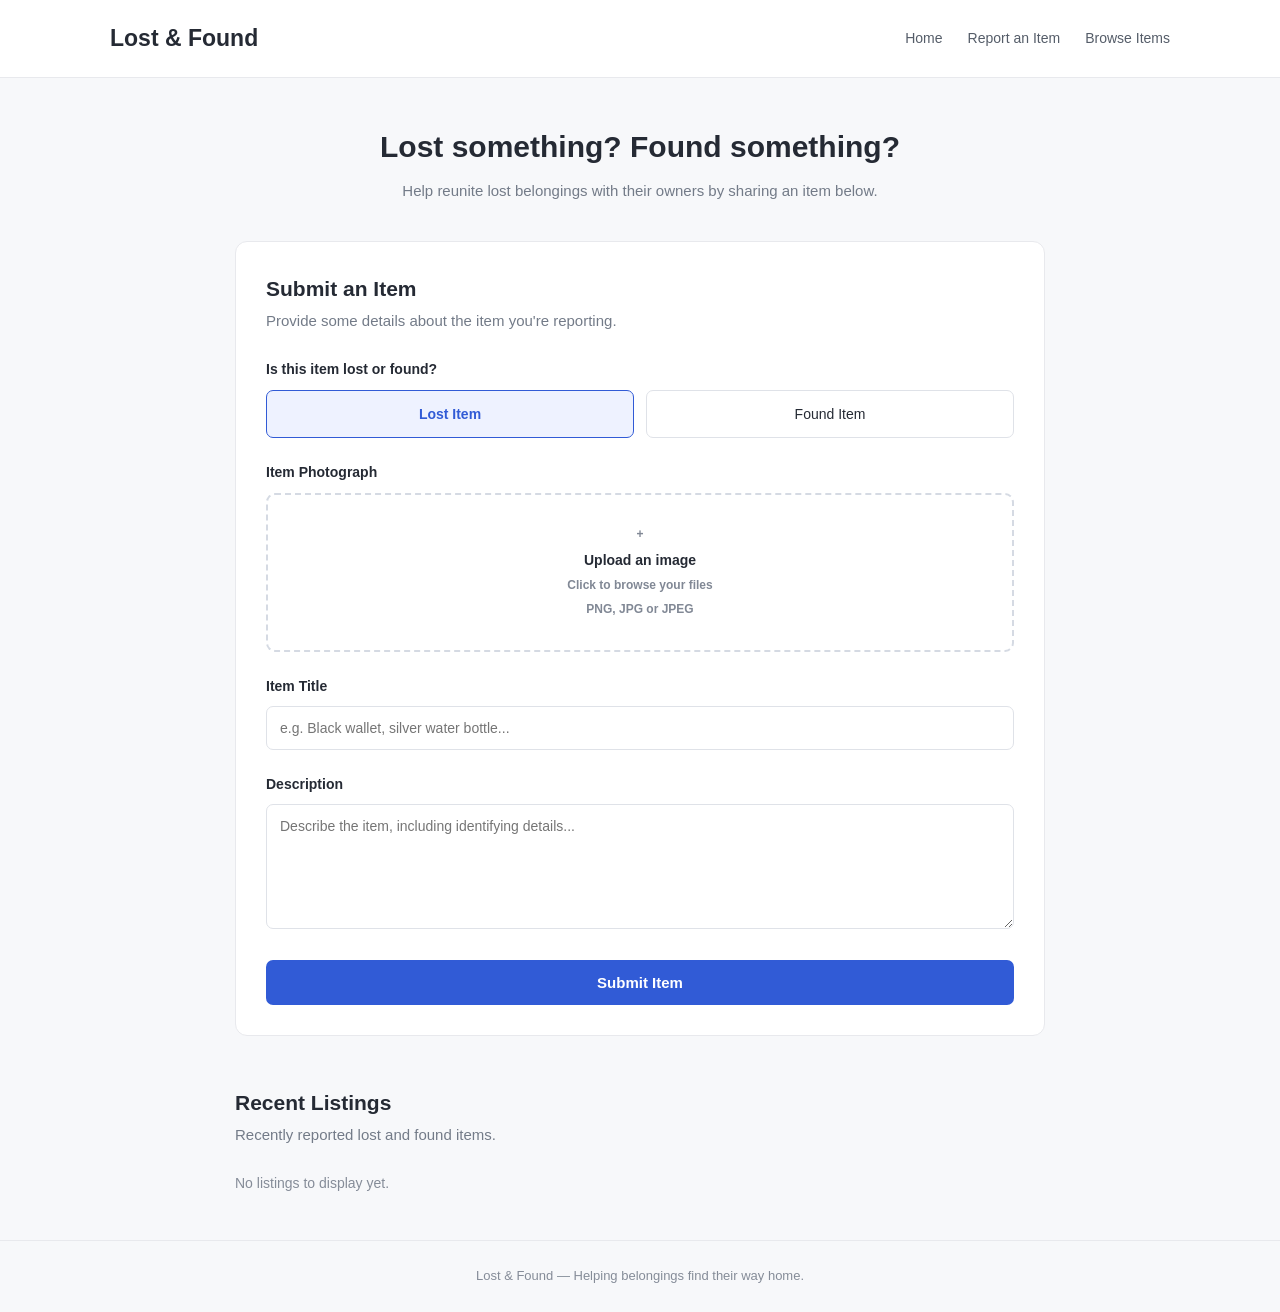
==== lostandfound/index.html @ 431689d4 "sign up challenge" ====
<!DOCTYPE html>
<html lang="en">
<head>
  <meta charset="UTF-8">
  <meta name="viewport" content="width=device-width, initial-scale=1.0">
  <title>Lost & Found | Submit an Item</title>
  <link rel="stylesheet" href="style.css">
</head>

<body>

  <header class="header">
    <div class="header-content">
      <h1>Lost & Found</h1>
      <nav>
        <a href="#">Home</a>
        <a href="#submit">Report an Item</a>
        <a href="#listings">Browse Items</a>
      </nav>
    </div>
  </header>

  <main class="container">

    <section class="intro">
      <h2>Lost something? Found something?</h2>
      <p>Help reunite lost belongings with their owners by sharing an item below.</p>
    </section>

    <section class="form-section" id="submit">

      <div class="section-heading">
        <h2>Submit an Item</h2>
        <p>Provide some details about the item you're reporting.</p>
      </div>

      <form id="itemForm">

        <div class="form-group">
          <label>Is this item lost or found?</label>

          <div class="type-options">
            <label class="type-option">
              <input type="radio" name="type" value="Lost" checked>
              <span>Lost Item</span>
            </label>

            <label class="type-option">
              <input type="radio" name="type" value="Found">
              <span>Found Item</span>
            </label>
          </div>
        </div>

        <div class="form-group">
          <label for="image">Item Photograph</label>

          <label class="upload-area" for="image">
            <div class="upload-content">
              <span class="upload-icon">+</span>
              <strong>Upload an image</strong>
              <span>Click to browse your files</span>
              <small>PNG, JPG or JPEG</small>
            </div>
            <input type="file" id="image" accept="image/*">
          </label>

          <img id="imagePreview" alt="Image preview">
        </div>

        <div class="form-group">
          <label for="title">Item Title</label>
          <input
            type="text"
            id="title"
            placeholder="e.g. Black wallet, silver water bottle..."
            maxlength="100"
            required
          >
        </div>

        <div class="form-group">
          <label for="description">Description</label>
          <textarea
            id="description"
            placeholder="Describe the item, including identifying details..."
            maxlength="2000"
            required
          ></textarea>
        </div>

        <button type="submit" class="submit-button">
          Submit Item
        </button>

      </form>
    </section>

    <section class="listings-section" id="listings">
      <div class="section-heading">
        <h2>Recent Listings</h2>
        <p>Recently reported lost and found items.</p>
      </div>

      <div id="listingContainer" class="listing-container">
        <p class="empty-message">
          No listings to display yet.
        </p>
      </div>
    </section>

  </main>

  <footer>
    <p>Lost & Found — Helping belongings find their way home.</p>
  </footer>

  <script>
    const form = document.getElementById("itemForm");
    const imageInput = document.getElementById("image");
    const preview = document.getElementById("imagePreview");
    const listingContainer = document.getElementById("listingContainer");

    let selectedImage = null;

    imageInput.addEventListener("change", function() {
      const file = this.files[0];

      if (!file) return;

      if (!file.type.startsWith("image/")) {
        alert("Please select an image.");
        this.value = "";
        return;
      }

      if (file.size > 5 * 1024 * 1024) {
        alert("Please select an image smaller than 5 MB.");
        this.value = "";
        return;
      }

      selectedImage = file;
      preview.src = URL.createObjectURL(file);
      preview.style.display = "block";
    });

    form.addEventListener("submit", function(event) {
      event.preventDefault();

      const title = document.getElementById("title").value.trim();
      const description = document.getElementById("description").value.trim();
      const type = document.querySelector('input[name="type"]:checked').value;

      if (!selectedImage) {
        alert("Please upload an image.");
        return;
      }

      // Temporary front-end preview.
      // Firebase integration will replace this section.

      const card = document.createElement("div");
      card.className = "listing-card";

      const image = document.createElement("img");
      image.src = URL.createObjectURL(selectedImage);
      image.alt = title;

      const details = document.createElement("div");
      details.className = "listing-details";

      const badge = document.createElement("span");
      badge.className = "listing-badge";
      badge.textContent = type;

      const heading = document.createElement("h3");
      heading.textContent = title;

      const text = document.createElement("p");
      text.textContent = description;

      details.append(badge, heading, text);
      card.append(image, details);

      const emptyMessage = listingContainer.querySelector(".empty-message");
      if (emptyMessage) emptyMessage.remove();

      listingContainer.prepend(card);

      form.reset();
      preview.style.display = "none";
      selectedImage = null;
    });
  </script>

</body>
</html>
---- lostandfound/style.css ----
* {
  box-sizing: border-box;
  margin: 0;
  padding: 0;
}

body {
  font-family: Arial, sans-serif;
  background: #f7f8fa;
  color: #252a34;
  line-height: 1.6;
}

/* Header */

.header {
  background: white;
  border-bottom: 1px solid #e8e9ed;
}

.header-content {
  max-width: 1100px;
  margin: auto;
  padding: 20px;
  display: flex;
  justify-content: space-between;
  align-items: center;
}

.header h1 {
  font-size: 23px;
  font-weight: 700;
}

nav {
  display: flex;
  gap: 25px;
}

nav a {
  text-decoration: none;
  color: #555d69;
  font-size: 14px;
}

nav a:hover {
  color: #315bd6;
}

/* Main layout */

.container {
  max-width: 850px;
  margin: auto;
  padding: 45px 20px;
}

.intro {
  text-align: center;
  margin-bottom: 38px;
}

.intro h2 {
  font-size: 30px;
  margin-bottom: 8px;
}

.intro p,
.section-heading p {
  color: #737b88;
  font-size: 15px;
}

/* Form */

.form-section {
  background: white;
  border: 1px solid #e8e9ed;
  border-radius: 12px;
  padding: 30px;
}

.section-heading {
  margin-bottom: 25px;
}

.section-heading h2 {
  font-size: 21px;
  margin-bottom: 4px;
}

.form-group {
  margin-bottom: 23px;
}

.form-group > label {
  display: block;
  font-size: 14px;
  font-weight: 600;
  margin-bottom: 9px;
}

input[type="text"],
textarea {
  width: 100%;
  padding: 13px;
  border: 1px solid #dfe2e8;
  border-radius: 7px;
  font-family: inherit;
  font-size: 14px;
  outline: none;
}

input:focus,
textarea:focus {
  border-color: #315bd6;
}

textarea {
  min-height: 125px;
  resize: vertical;
}

/* Lost / Found selection */

.type-options {
  display: flex;
  gap: 12px;
}

.type-option {
  flex: 1;
  cursor: pointer;
}

.type-option input {
  position: absolute;
  opacity: 0;
}

.type-option span {
  display: block;
  text-align: center;
  padding: 12px;
  border: 1px solid #dfe2e8;
  border-radius: 7px;
  font-size: 14px;
}

.type-option input:checked + span {
  background: #eef2ff;
  border-color: #315bd6;
  color: #315bd6;
  font-weight: 600;
}

/* Image upload */

.upload-area {
  display: block;
  border: 2px dashed #d5dae3;
  border-radius: 9px;
  padding: 30px;
  text-align: center;
  cursor: pointer;
  transition: .2s;
}

.upload-area:hover {
  border-color: #315bd6;
  background: #f8f9ff;
}

.upload-content {
  display: flex;
  flex-direction: column;
  align-items: center;
  gap: 5px;
}

.upload-icon {
  font-size: 32px;
  color: #315bd6;
}

.upload-content strong {
  font-size: 14px;
}

.upload-content span,
.upload-content small {
  color: #818895;
  font-size: 12px;
}

#image {
  display: none;
}

#imagePreview {
  display: none;
  max-width: 100%;
  max-height: 250px;
  margin: 15px auto 0;
  border-radius: 8px;
  object-fit: contain;
}

/* Submit button */

.submit-button {
  width: 100%;
  padding: 14px;
  background: #315bd6;
  color: white;
  border: none;
  border-radius: 7px;
  font-size: 15px;
  font-weight: 600;
  cursor: pointer;
  transition: .2s;
}

.submit-button:hover {
  background: #2449b5;
}

/* Listings */

.listings-section {
  margin-top: 50px;
}

.listing-container {
  display: grid;
  grid-template-columns: repeat(auto-fit, minmax(220px, 1fr));
  gap: 20px;
  margin-top: 20px;
}

.listing-card {
  background: white;
  border: 1px solid #e8e9ed;
  border-radius: 10px;
  overflow: hidden;
}

.listing-card img {
  width: 100%;
  height: 180px;
  object-fit: cover;
}

.listing-details {
  padding: 16px;
}

.listing-details h3 {
  margin: 7px 0;
  font-size: 17px;
}

.listing-details p {
  color: #737b88;
  font-size: 14px;
}

.listing-badge {
  display: inline-block;
  background: #eef2ff;
  color: #315bd6;
  font-size: 11px;
  font-weight: 700;
  padding: 4px 9px;
  border-radius: 4px;
}

.empty-message {
  color: #858c98;
  font-size: 14px;
}

/* Footer */

footer {
  text-align: center;
  padding: 25px;
  color: #858c98;
  font-size: 13px;
  border-top: 1px solid #e8e9ed;
}

/* Mobile */

@media (max-width: 600px) {
  .header-content {
    flex-direction: column;
    gap: 12px;
  }

  nav {
    gap: 15px;
  }

  .intro h2 {
    font-size: 24px;
  }

  .form-section {
    padding: 20px;
  }
}
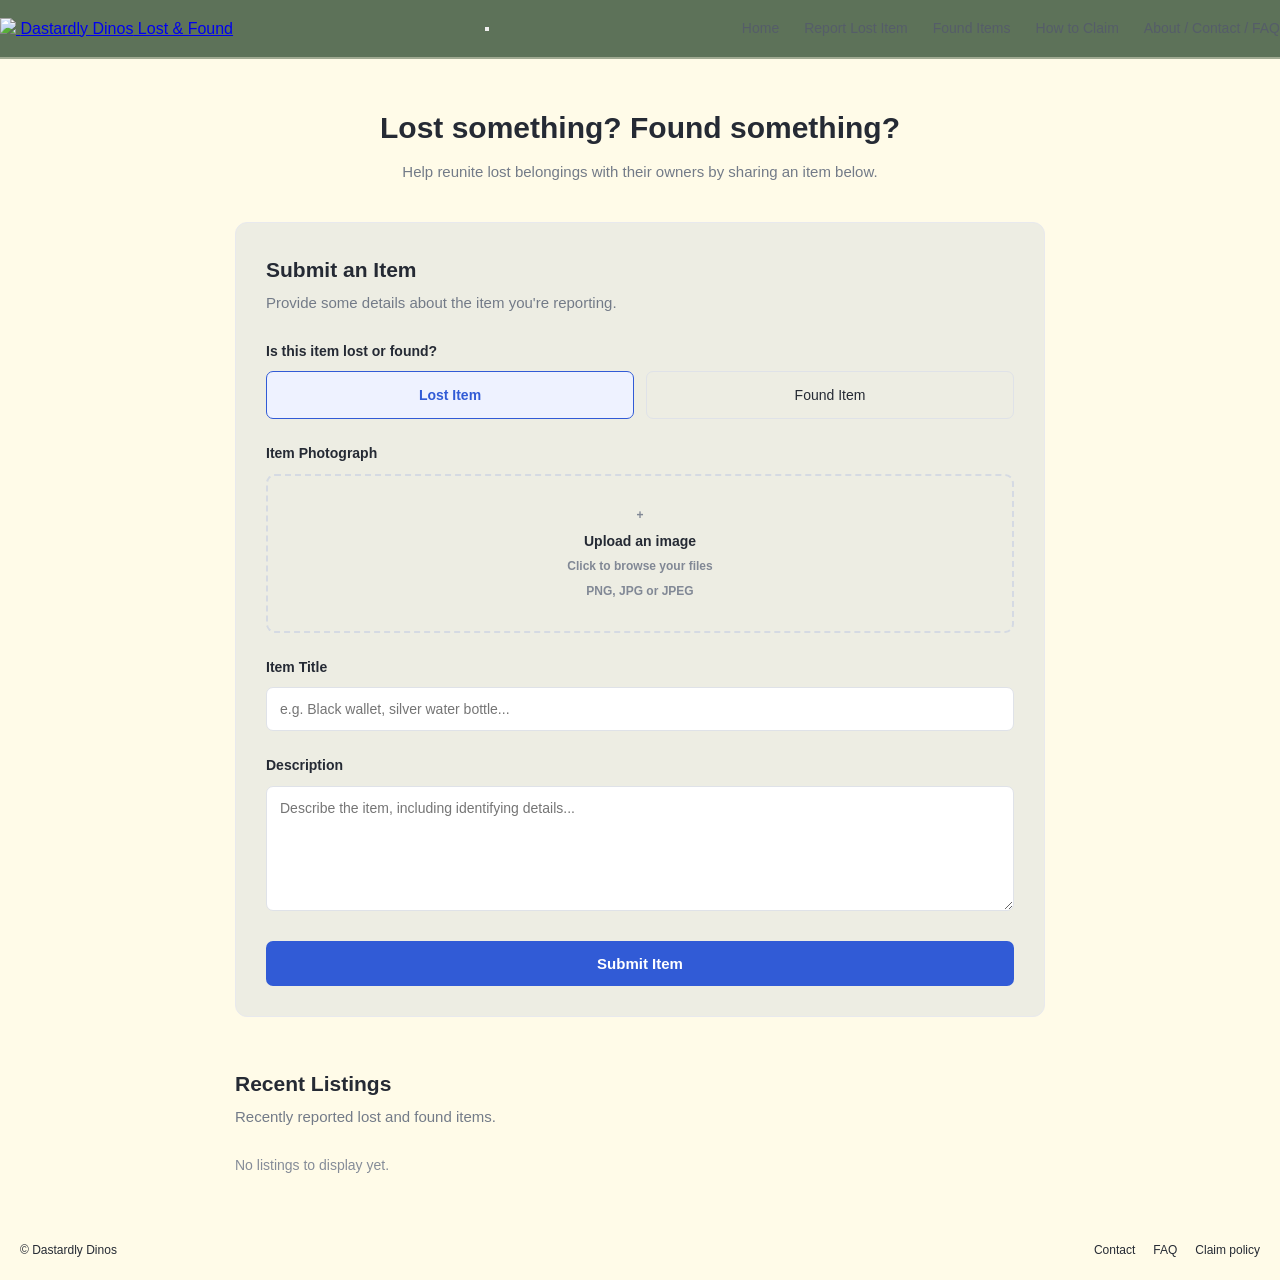
==== commit e3e22c16: "small updates" ====
--- a/lostandfound/index.html
+++ b/lostandfound/index.html
@@ -10,12 +10,23 @@
 <body>
 
   <header class="header">
-    <div class="header-content">
-      <h1>Lost & Found</h1>
-      <nav>
-        <a href="#">Home</a>
-        <a href="#submit">Report an Item</a>
-        <a href="#listings">Browse Items</a>
+    <div class="container inner">
+      <a class="brand" href="index.html" aria-label="Lost and Found home">
+        <img class ="brand-mark" src="images/Logo.png">
+        <span><span class="site-name">Dastardly Dinos</span> Lost & Found</span>
+      </a>
+
+      <button class="menu-toggle" id="menuToggle"
+        aria-label="Toggle navigation" aria-expanded="false"
+        aria-controls="mainNav">
+        <span></span><span></span><span></span>
+      </button>
+      <nav class="main-nav" id="mainNav" aria-label="Main navigation">
+        <a class="active" href="index.html">Home</a>
+        <a href="report.html">Report Lost Item</a>
+        <a href="found.html">Found Items</a>
+        <a href="instructions.html">How to Claim</a>
+        <a href="about.html">About / Contact / FAQ</a>
       </nav>
     </div>
   </header>
@@ -112,87 +123,15 @@
   </main>
 
   <footer>
-    <p>Lost & Found — Helping belongings find their way home.</p>
+     <p>© <span id="currentYear"></span> Dastardly Dinos</p>
+      <nav aria-label="Footer navigation">
+        <a href="mailto:lostandfound@email.com">Contact</a>
+        <a href="#how-it-works">FAQ</a>
+        <a href="#how-it-works">Claim policy</a>
+      </nav>
   </footer>
 
-  <script>
-    const form = document.getElementById("itemForm");
-    const imageInput = document.getElementById("image");
-    const preview = document.getElementById("imagePreview");
-    const listingContainer = document.getElementById("listingContainer");
-
-    let selectedImage = null;
-
-    imageInput.addEventListener("change", function() {
-      const file = this.files[0];
-
-      if (!file) return;
-
-      if (!file.type.startsWith("image/")) {
-        alert("Please select an image.");
-        this.value = "";
-        return;
-      }
-
-      if (file.size > 5 * 1024 * 1024) {
-        alert("Please select an image smaller than 5 MB.");
-        this.value = "";
-        return;
-      }
-
-      selectedImage = file;
-      preview.src = URL.createObjectURL(file);
-      preview.style.display = "block";
-    });
-
-    form.addEventListener("submit", function(event) {
-      event.preventDefault();
-
-      const title = document.getElementById("title").value.trim();
-      const description = document.getElementById("description").value.trim();
-      const type = document.querySelector('input[name="type"]:checked').value;
-
-      if (!selectedImage) {
-        alert("Please upload an image.");
-        return;
-      }
-
-      // Temporary front-end preview.
-      // Firebase integration will replace this section.
-
-      const card = document.createElement("div");
-      card.className = "listing-card";
-
-      const image = document.createElement("img");
-      image.src = URL.createObjectURL(selectedImage);
-      image.alt = title;
-
-      const details = document.createElement("div");
-      details.className = "listing-details";
-
-      const badge = document.createElement("span");
-      badge.className = "listing-badge";
-      badge.textContent = type;
-
-      const heading = document.createElement("h3");
-      heading.textContent = title;
-
-      const text = document.createElement("p");
-      text.textContent = description;
-
-      details.append(badge, heading, text);
-      card.append(image, details);
-
-      const emptyMessage = listingContainer.querySelector(".empty-message");
-      if (emptyMessage) emptyMessage.remove();
-
-      listingContainer.prepend(card);
-
-      form.reset();
-      preview.style.display = "none";
-      selectedImage = null;
-    });
-  </script>
+  
 
 </body>
 </html>
--- a/lostandfound/style.css
+++ b/lostandfound/style.css
@@ -6,14 +6,12 @@
 
 body {
   font-family: Arial, sans-serif;
-  background: #f7f8fa;
+  background: #fffbe8;
   color: #252a34;
   line-height: 1.6;
 }
 
-/* Header */
-
-.header {
+/* .header {
   background: white;
   border-bottom: 1px solid #e8e9ed;
 }
@@ -30,7 +28,7 @@
 .header h1 {
   font-size: 23px;
   font-weight: 700;
-}
+} */
 
 nav {
   display: flex;
@@ -74,7 +72,7 @@
 /* Form */
 
 .form-section {
-  background: white;
+  background: #EDEDE3;
   border: 1px solid #e8e9ed;
   border-radius: 12px;
   padding: 30px;
@@ -280,15 +278,6 @@
   font-size: 14px;
 }
 
-/* Footer */
-
-footer {
-  text-align: center;
-  padding: 25px;
-  color: #858c98;
-  font-size: 13px;
-  border-top: 1px solid #e8e9ed;
-}
 
 /* Mobile */
 
@@ -309,4 +298,57 @@
   .form-section {
     padding: 20px;
   }
+}
+header {
+    background: #5D7259;
+    color: #FFFBE8;
+    border-bottom: 2px solid #A0AA92;
+}
+
+/* Correctly target the container inside the header */
+header .container.inner {
+    width: min(var(--container-width), calc(100% - 100px));
+    max-width: var(--container-width);
+    min-height: 57px;
+    margin-inline: auto;
+    padding: 0;
+    display: flex;
+    align-items: center;
+    justify-content: space-between;
+    gap: 28px;
+}
+
+/* Footer */
+
+footer {
+    background: var(--green-light);
+    min-height: 59px;
+    padding-inline: 20px;
+    display: flex;
+    align-items: center;
+    justify-content: space-between;
+    gap: 20px;
+}
+
+
+footer p {
+    margin: 0;
+    color: var(--green-gray);
+    font-size: 12px;
+}
+
+footer nav {
+    display: flex;
+    gap: 18px;
+}
+
+footer a {
+    margin-left: 0;
+    color: var(--green-dark);
+    font-size: 12px;
+    text-decoration: none;
+}
+
+footer a:hover {
+    text-decoration: underline;
 }
